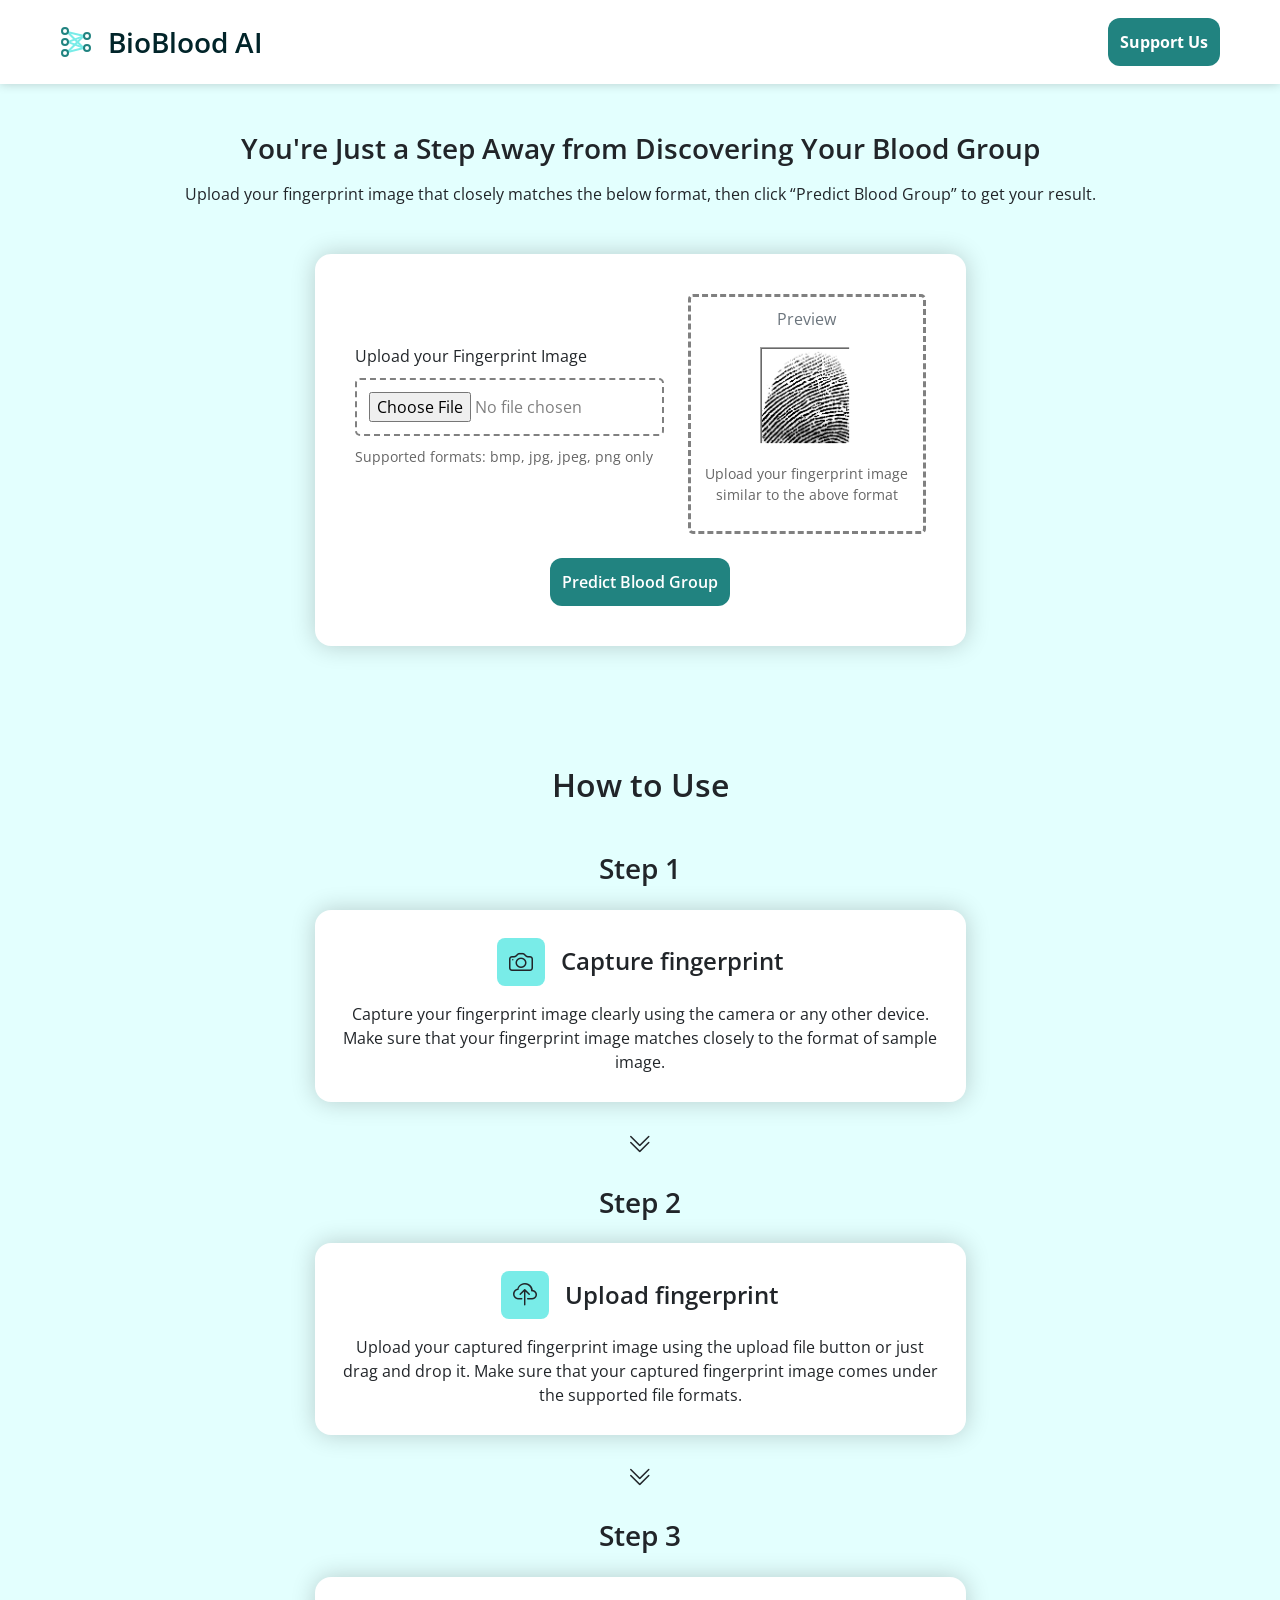
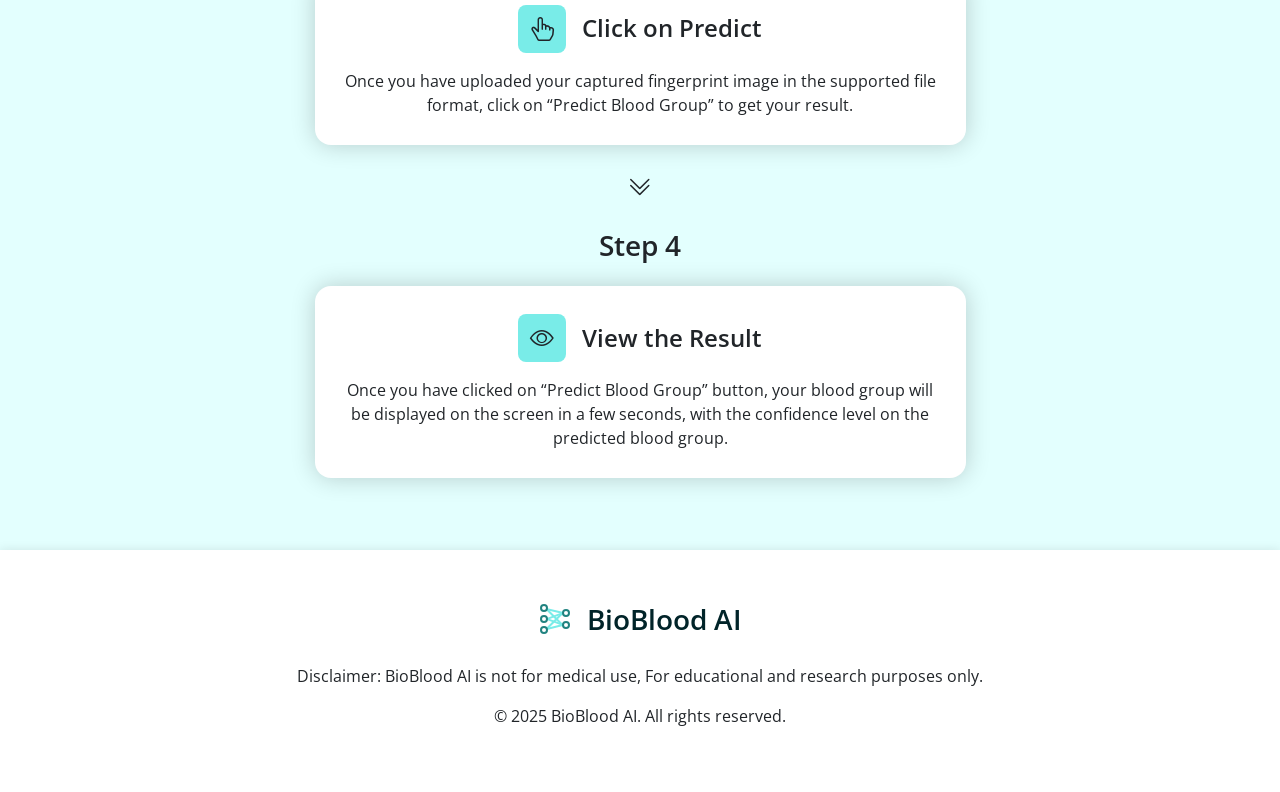
==== templates/home.html @ ffda8e4e "Initialize" ====
<!DOCTYPE html>
<html lang="en">

<head>
    <meta charset="UTF-8">
    <meta name="viewport" content="width=device-width, initial-scale=1.0">
    <link rel="icon" type="image/x-icon" href="../static/img/favicon.ico">
    <title>Home | BioBlood AI</title>
    <link href="https://cdn.jsdelivr.net/npm/bootstrap@5.3.6/dist/css/bootstrap.min.css" rel="stylesheet"
        integrity="sha384-4Q6Gf2aSP4eDXB8Miphtr37CMZZQ5oXLH2yaXMJ2w8e2ZtHTl7GptT4jmndRuHDT" crossorigin="anonymous">
    <script src="https://cdn.jsdelivr.net/npm/bootstrap@5.3.6/dist/js/bootstrap.bundle.min.js"
        integrity="sha384-j1CDi7MgGQ12Z7Qab0qlWQ/Qqz24Gc6BM0thvEMVjHnfYGF0rmFCozFSxQBxwHKO"
        crossorigin="anonymous"></script>
    <link rel="stylesheet" href="https://cdn.jsdelivr.net/npm/bootstrap-icons@1.13.1/font/bootstrap-icons.min.css">
    <link rel="stylesheet" href="../static/css/style.css">
    <script src="../static/js/script.js" defer></script>
</head>

<body>
    <nav class="navbar px-2 px-md-5 py-3 sticky-top">
        <div class="container-fluid">
            <a class="navbar-brand fw-semibold d-flex" href="/">
                <img src="../static/img/logo.svg" alt="Logo" width="32" height="32"
                    class="d-inline-block align-text-top me-3 my-auto">
                BioBlood AI
            </a>
            <button class="cta ms-auto">Support Us</button>
        </div>
    </nav>
    <section class="container mt-5 px-4">
        <h3 class="text-center mb-3 fw-semibold">You're Just a Step Away from Discovering Your Blood Group</h3>
        <p class="text-center m-0">Upload your fingerprint image that closely matches the below format, then click
            “Predict Blood Group” to get your result.</p>
    </section>
    <section
        class="container py-5 d-flex flex-column flex-xxl-row row-gap-sm-4 row-gap-5 justify-content-evenly align-items-center">
        <form class="form-container col-11 col-md-10 col-lg-8 col-xl-7 col-xxl-6" onsubmit="event.preventDefault()">
            <div class="d-flex flex-column flex-md-row gap-md-4 align-items-center">
                <div>
                    <label for="img">Upload your Fingerprint Image</label>
                    <input type="file" accept="image/*" id="img" name="file" onchange="previewFile()" required>
                    <p id="format">Supported formats: bmp, jpg, jpeg, png only</p>
                </div>
                <div class="preview-container">
                    <p class="text-secondary">Preview</p>
                    <img id="preview" alt="Preview" src="../static/img/sample.BMP">
                    <p class="text-center" id="tip">Upload your fingerprint image similar to the above format</p>
                </div>
            </div>
            <button class="mx-auto fw-semibold" type="submit" id="submit-btn" onclick="submitForm()">Predict Blood
                Group</button>
        </form>
        <div class="result-container col-11 col-md-10 col-lg-8 col-xl-7 col-xxl-6">
            <h1 class="text-center mb-5 fw-bolder">Result</h1>
            <div class="d-flex flex-row justify-content-evenly">
                <div class="d-flex flex-column text-center">
                    <p class="mb-5 fw-semibold">Blood Group</p>
                    <h2 class="fw-bold my-auto" id="result">NaN</h2>
                </div>
                <div class="confidence-container text-center">
                    <p class="mb-5 fw-semibold">Confidence</p>
                    <svg class="confidence-circle" width="140" height="140" viewBox="0 0 120 120">
                        <circle class="confidence-background" cx="60" cy="60" r="54" stroke="#ddd" stroke-width="6"
                            fill="none">
                        </circle>
                        <circle class="confidence-bar" cx="60" cy="60" r="54" stroke="#218380" stroke-width="12"
                            fill="none" stroke-dasharray="339.292" stroke-dashoffset="339.292" stroke-linecap="round">
                        </circle>
                        <text class="confidence-text" x="50%" y="50%" dy="0.3em" text-anchor="middle" font-size="24"
                            fill="#000" transform="rotate(90 60 60)">0%</text>
                    </svg>
                </div>
            </div>
        </div>
    </section>
    <section class="container my-4 py-5 text-center">
        <h2 class="fw-semibold mb-5">How to Use</h2>
        <div class="d-flex flex-column align-items-center">
            <h3 class="mb-4 fw-semibold">Step 1</h3>
            <div class="step col-11 col-md-10 col-lg-8 col-xl-7 col-xxl-6 d-flex flex-column align-items-center">
                <div
                    class="heading mb-3 w-100 d-flex flex-row gap-2 gap-md-3 justify-content-center align-items-center">
                    <div class="icon">
                        <i class="bi bi-camera fs-4"></i>
                    </div>
                    <h4 class="m-0 fw-semibold">Capture fingerprint</h4>
                </div>
                <div class="description">
                    <p class="m-0">Capture your fingerprint image clearly using the camera or any other device. Make
                        sure that your fingerprint image matches closely to the format of sample image.</p>
                </div>
            </div>
            <i class="bi bi-chevron-double-down fs-4 mt-4"></i>
            <h3 class="my-4 fw-semibold">Step 2</h3>
            <div class="step col-11 col-md-10 col-lg-8 col-xl-7 col-xxl-6 d-flex flex-column align-items-center">
                <div
                    class="heading mb-3 w-100 d-flex flex-row gap-2 gap-md-3 justify-content-center align-items-center">
                    <div class="icon">
                        <i class="bi bi-cloud-upload fs-4"></i>
                    </div>
                    <h4 class="m-0 fw-semibold">Upload fingerprint</h4>
                </div>
                <div class="description">
                    <p class="m-0">Upload your captured fingerprint image using the upload file button or just drag and
                        drop it. Make sure that your captured fingerprint image comes under the supported file formats.
                    </p>
                </div>
            </div>
            <i class="bi bi-chevron-double-down fs-4 mt-4"></i>
            <h3 class="my-4 fw-semibold">Step 3</h3>
            <div class="step col-11 col-md-10 col-lg-8 col-xl-7 col-xxl-6 d-flex flex-column align-items-center">
                <div
                    class="heading mb-3 w-100 d-flex flex-row gap-2 gap-md-3 justify-content-center align-items-center">
                    <div class="icon">
                        <i class="bi bi-hand-index-thumb fs-4"></i>
                    </div>
                    <h4 class="m-0 fw-semibold">Click on Predict</h4>
                </div>
                <div class="description">
                    <p class="m-0">Once you have uploaded your captured fingerprint image in the supported file format,
                        click on “Predict Blood Group” to get your result.</p>
                </div>
            </div>
            <i class="bi bi-chevron-double-down fs-4 mt-4"></i>
            <h3 class="my-4 fw-semibold">Step 4</h3>
            <div class="step col-11 col-md-10 col-lg-8 col-xl-7 col-xxl-6 d-flex flex-column align-items-center">
                <div
                    class="heading mb-3 w-100 d-flex flex-row gap-2 gap-md-3 justify-content-center align-items-center">
                    <div class="icon">
                        <i class="bi bi-eye fs-4"></i>
                    </div>
                    <h4 class="m-0 fw-semibold">View the Result</h4>
                </div>
                <div class="description">
                    <p class="m-0">Once you have clicked on “Predict Blood Group” button, your blood group will be
                        displayed on the screen in a few seconds, with the confidence level on the predicted blood
                        group.</p>
                </div>
            </div>
        </div>
    </section>
    <footer class="container-fluid py-5 px-4 d-flex flex-column align-items-center">
        <a class="navbar-brand fw-semibold d-flex mb-4">
            <img src="../static/img/logo.svg" alt="Logo" width="32" height="32"
                class="d-inline-block align-text-top me-3 my-auto">
            BioBlood AI
        </a>
        <p class="text-center">Disclaimer: BioBlood AI is not for medical use, For educational and research purposes
            only.</p>
        <p class="text-center">© 2025 BioBlood AI. All rights reserved.</p>
    </footer>
</body>

</html>
---- static/css/style.css ----
@import url('https://fonts.googleapis.com/css2?family=Open+Sans:ital,wght@0,300..800;1,300..800&display=swap');

body {
    margin: 0;
    background-color: rgb(227, 255, 254);
    font-family: 'Open sans';
    user-select: none;
}

.navbar{
    background: #ffffff !important;
    box-shadow: 0 0 10px rgba(0, 0, 0, 0.2);
}

.navbar-brand{
    font-size: 28px;
    color: rgb(1, 36, 41);
}

#herosection{
    height: 500px;
    background-image: url('../img/Heroimage.svg');
    background-size: contain;
    background-position: center bottom;
    background-repeat: no-repeat;
}

.cta{
    background-color: rgb(33, 131, 128);
    color: white;
    padding: 12px;
    font-weight: bold;
    border: none;
    border-radius: 12px;
    cursor: pointer;
}

.p-cta{
    background-color: white;
    color: rgb(33, 131, 128);
    padding: 12px;
    font-weight: bold;
    border: none;
    border-radius: 12px;
    cursor: pointer;
}

.keyword{
    color: rgb(33, 131, 128);
}

.features-container i::before {
    font-size: 48px;
}

.feature{
    padding: 24px;
    border-radius: 20px;
    background-color: rgb(255, 255, 255);
    box-shadow: 0 0 24px rgba(33,131,128, 0.3)
}

#stepimg{
    display: flex;
    align-items: center;
    justify-content: center;
    height: 150px !important;
    width: 150px !important;
}

.working-step1, .working-step3{
    align-items: center;
    justify-content: center;
    padding: 20px 24px 20px 24px;
    border-radius: 90px 24px 24px 90px;
    background-color: rgb(255, 255, 255);
    box-shadow: 0 0 24px rgba(33,131,128, 0.3);
}

.working-step2, .working-step4{
    align-items: center;
    justify-content: center;
    padding: 20px 24px 20px 24px;
    border-radius: 24px 90px 90px 24px;
    background-color: rgb(255, 255, 255);
    box-shadow: 0 0 24px rgba(33,131,128, 0.3);
}

.promotion{
    background-color: rgb(33,131,128);
}

.form-container {
    display: flex;
    flex-direction: column;
    align-items: center;
    padding: 40px;
    border-radius: 16px;
    background-color: rgb(255, 255, 255);
    box-shadow: 0 0 24px rgba(0, 0, 0, 0.2);
}

#img {
    margin: 10px 0;
    padding: 12px;
    border: 2px dashed grey;
    border-radius: 5px;
    color: grey;
    width: 100%;
    box-sizing: border-box;
    transition: border-color 0.3s;
}

#img:focus {
    border-color: rgb(33, 131, 128);
    outline: none;
}

#format{
    font-size: 14px;
    color: rgb(101, 101, 101);
}

.preview-container{
    border: 3px dashed grey;
    border-radius: 5px;
    padding: 10px;
    height: fit-content;
    display: flex;
    flex-direction: column;
    justify-content: center;
    align-items: center;
}

#preview {
    object-fit: contain;
    margin-bottom: 16px;
    max-width: 100px;
    max-height: 100px;
}

#tip{
    font-size: 14px;
    color: rgb(101, 101, 101);
}

#submit-btn {
    background-color: rgb(33, 131, 128);
    color: white;
    padding: 12px;
    border: none;
    border-radius: 12px;
    cursor: pointer;
    margin-top: 24px;
    transition: transform 0.2s ease-in-out;
}

#submit-btn:hover {
    transform: scale(1.02);
}

.result-container {
    display: none;
    height: fit-content;
    padding: 16px;
    scroll-margin-top: 150px;
}

.result-container p {
    font-size: 18px;
}

.result-container span {
    font-weight: bold;
}

.confidence-container {
  position: relative;
}

.confidence-circle {
  transform: rotate(-90deg);
}

.confidence-bar{
    transition: stroke-dashoffset 1s ease-in-out;
}

.confidence-text {
  font-weight: bold;
  font-size: 20px;
}

.step{
    background-color: #ffffff;
    border-radius: 16px;
    padding: 28px;
    box-shadow: 0 0 24px rgba(0, 0, 0, 0.2);
}

.icon{
    display: flex;
    height: 48px;
    width: 48px;
    background-color: #79ECE8;
    border-radius: 8px;
    align-items: center;
    justify-content: center;
}

.accordion-button{
    background-color: #ffffff !important;
    color: black !important;
}

.accordion-button:focus{
    box-shadow: none !important;
}

.accordion-button:not(.collapsed){
    color: black !important;
}

footer{
    height: fit-content;
    padding: 0px 64px !important;
    background-color: #ffffff;
    box-shadow: 0 0 10px rgba(0, 0, 0, 0.1);
}
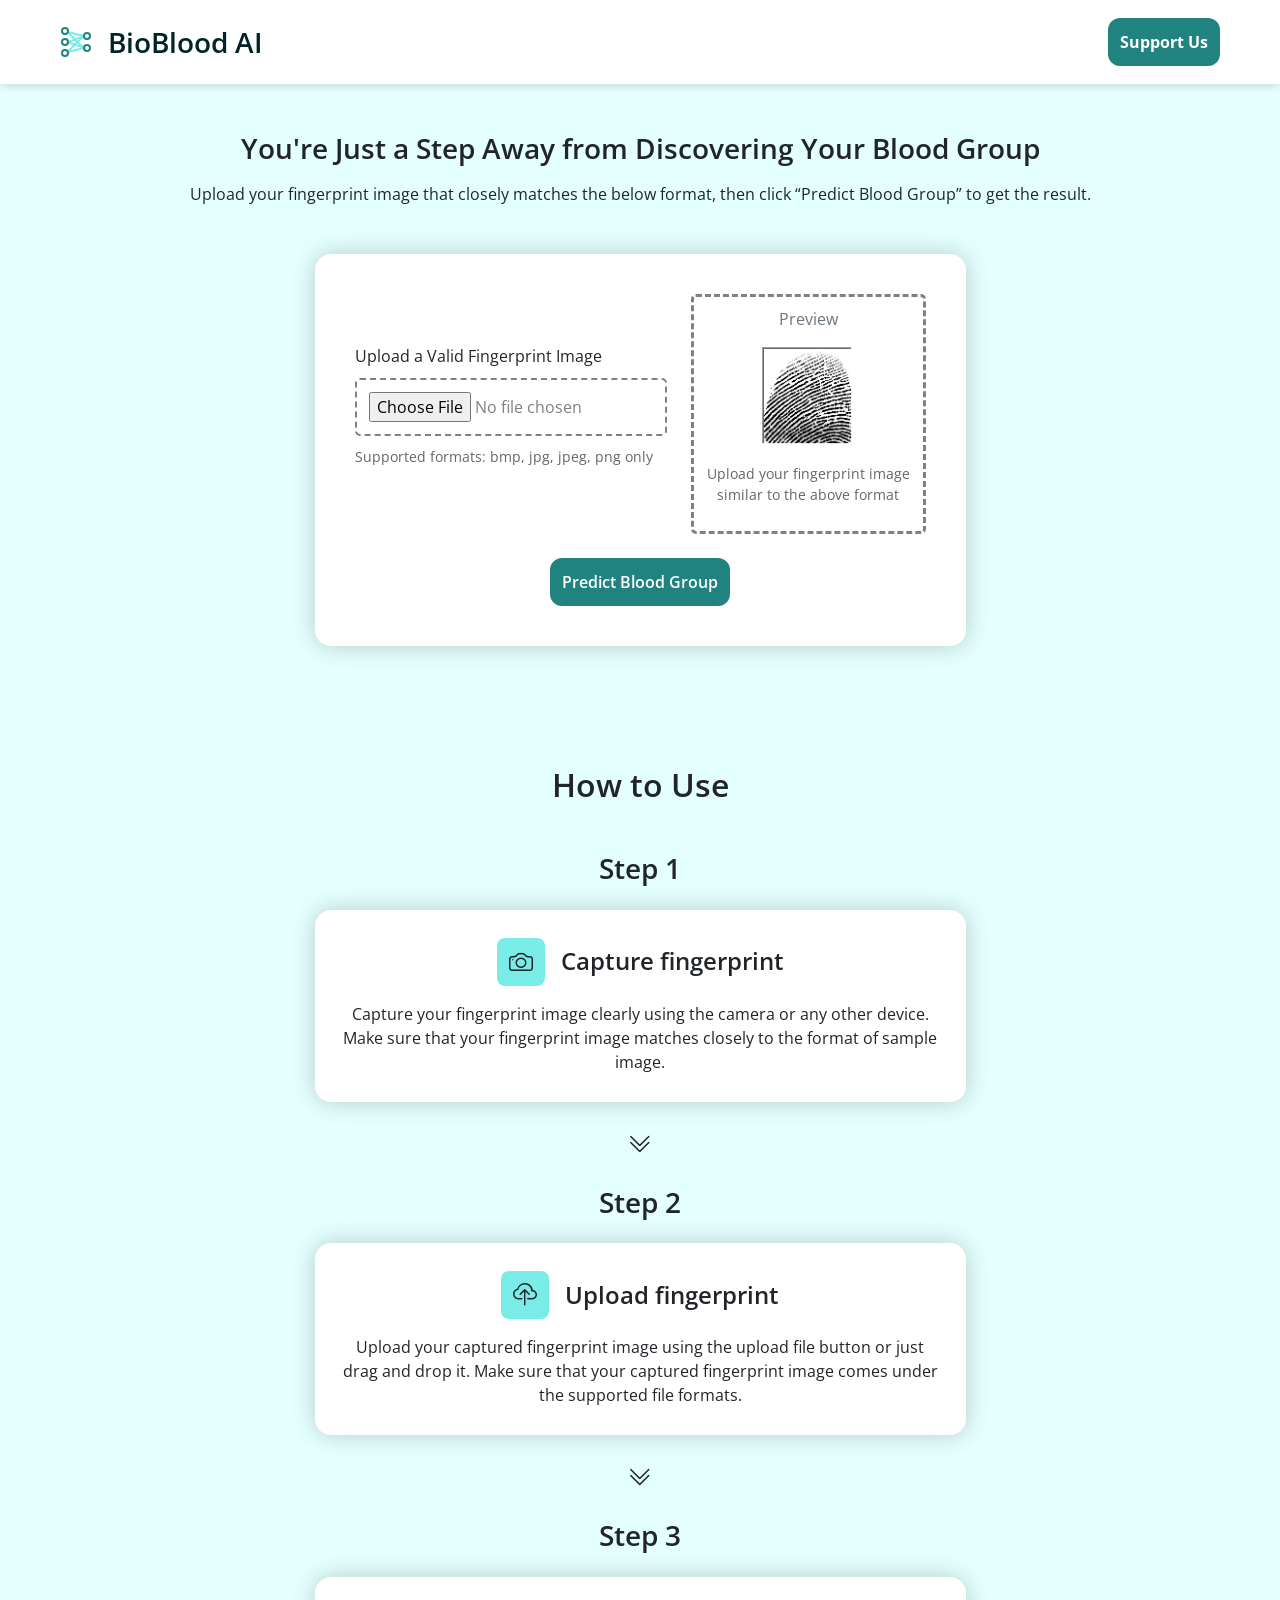
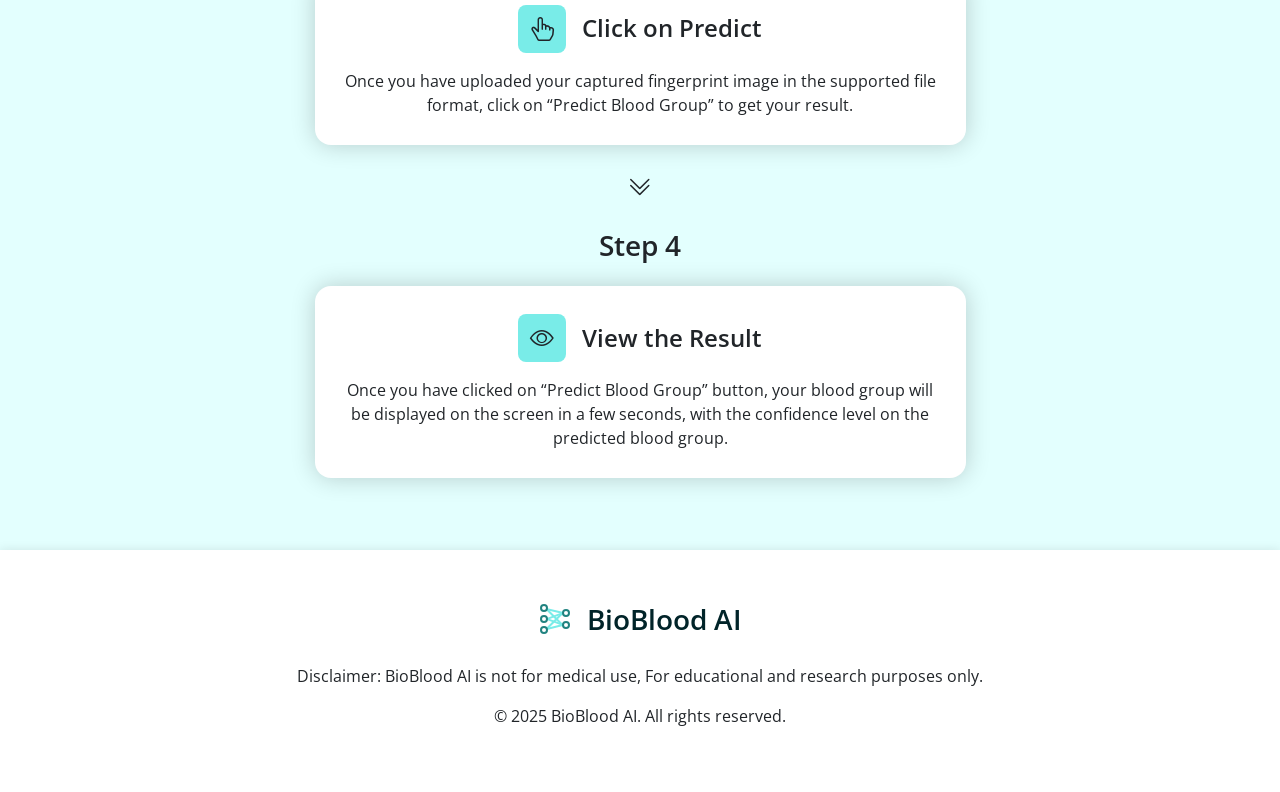
==== commit d744cf2c: "minor fix: update headline and label text" ====
--- a/templates/home.html
+++ b/templates/home.html
@@ -30,14 +30,14 @@
     <section class="container mt-5 px-4">
         <h3 class="text-center mb-3 fw-semibold">You're Just a Step Away from Discovering Your Blood Group</h3>
         <p class="text-center m-0">Upload your fingerprint image that closely matches the below format, then click
-            “Predict Blood Group” to get your result.</p>
+            “Predict Blood Group” to get the result.</p>
     </section>
     <section
         class="container py-5 d-flex flex-column flex-xxl-row row-gap-sm-4 row-gap-5 justify-content-evenly align-items-center">
         <form class="form-container col-11 col-md-10 col-lg-8 col-xl-7 col-xxl-6" onsubmit="event.preventDefault()">
             <div class="d-flex flex-column flex-md-row gap-md-4 align-items-center">
                 <div>
-                    <label for="img">Upload your Fingerprint Image</label>
+                    <label for="img">Upload a Valid Fingerprint Image</label>
                     <input type="file" accept="image/*" id="img" name="file" onchange="previewFile()" required>
                     <p id="format">Supported formats: bmp, jpg, jpeg, png only</p>
                 </div>
